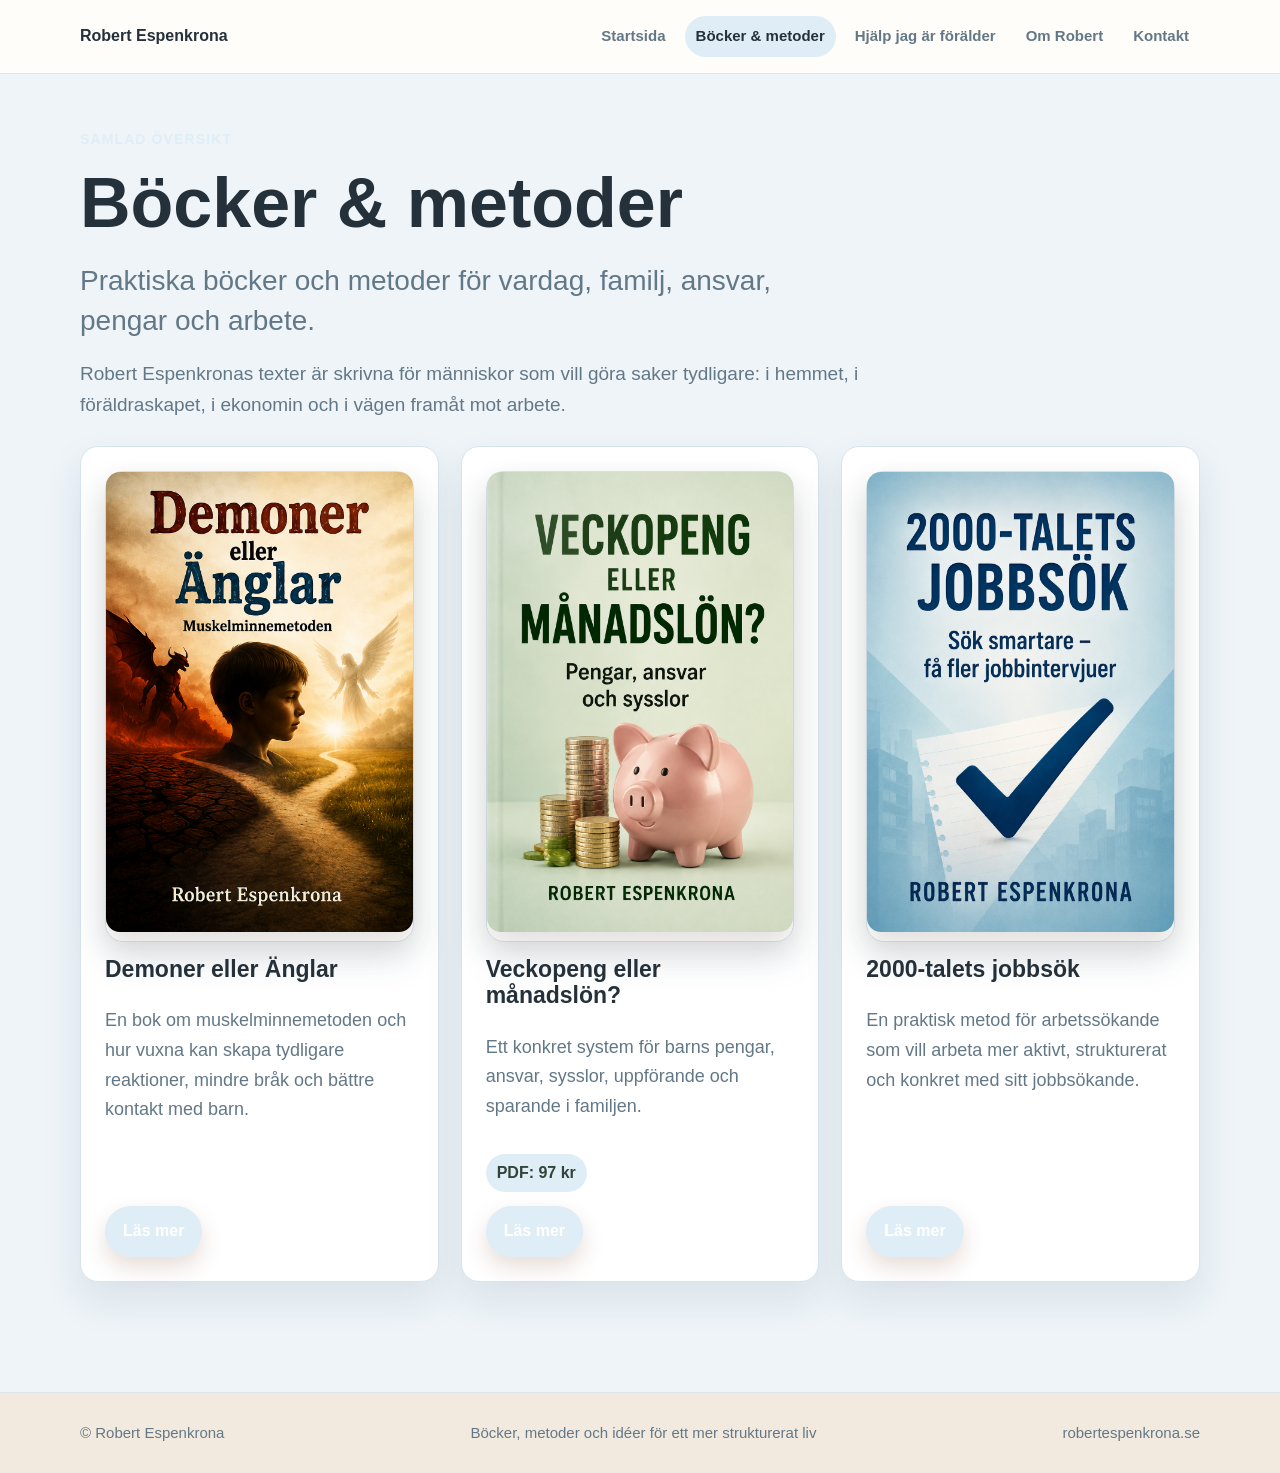
==== bocker.html @ be12265a "Update bocker.html" ====
<!doctype html>
<html lang="sv">
<head>
  <meta charset="UTF-8">
  <meta name="viewport" content="width=device-width, initial-scale=1">
  <title>Böcker & metoder - Robert Espenkrona</title>
  <meta name="description" content="Se Robert Espenkronas böcker och metoder om föräldraskap, barns ansvar, pengar i hemmet och praktiskt jobbsökande.">
  <link rel="canonical" href="https://robertespenkrona.se/bocker.html">
  <link rel="stylesheet" href="style.css">
</head>
<body>
  <header class="site-header">
    <div class="nav-wrap">
      <a class="brand" href="index.html">Robert Espenkrona</a>
      <nav class="nav" aria-label="Huvudmeny">
        <a href="index.html">Startsida</a>
        <a href="bocker.html" aria-current="page">Böcker &amp; metoder</a>
        <a href="hjalp-jag-ar-foralder.html">Hjälp jag är förälder</a>
        <a href="om-robert.html">Om Robert</a>
        <a href="kontakt.html">Kontakt</a>
      </nav>
    </div>
  </header>

  <main class="page">
    <section class="section">
      <p class="eyebrow">Samlad översikt</p>
      <h1>Böcker &amp; metoder</h1>
      <p class="lead">Praktiska böcker och metoder för vardag, familj, ansvar, pengar och arbete.</p>
      <p class="section-intro">Robert Espenkronas texter är skrivna för människor som vill göra saker tydligare: i hemmet, i föräldraskapet, i ekonomin och i vägen framåt mot arbete.</p>

      <div class="grid">
        <article class="card">
          <div class="cover"><img src="bilder/demoner-eller-anglar.png" alt="Bokomslag för Demoner eller Änglar"></div>
          <h2>Demoner eller Änglar</h2>
          <p>En bok om muskelminnemetoden och hur vuxna kan skapa tydligare reaktioner, mindre bråk och bättre kontakt med barn.</p>
          <a class="button" href="demoner-eller-anglar.html">Läs mer</a>
        </article>
        <article class="card">
          <div class="cover"><img src="bilder/veckopeng-eller-manadslon.png" alt="Bokomslag för Veckopeng eller månadslön"></div>
          <h2>Veckopeng eller månadslön?</h2>
          <p>Ett konkret system för barns pengar, ansvar, sysslor, uppförande och sparande i familjen.</p>
          <span class="price">PDF: 97 kr</span>
          <a class="button" href="veckopeng-eller-manadslon.html">Läs mer</a>
        </article>
        <article class="card">
          <div class="cover"><img src="bilder/jobbsok.png" alt="Omslag för 2000-talets jobbsök"></div>
          <h2>2000-talets jobbsök</h2>
          <p>En praktisk metod för arbetssökande som vill arbeta mer aktivt, strukturerat och konkret med sitt jobbsökande.</p>
          <a class="button" href="jobbsok.html">Läs mer</a>
        </article>
      </div>
    </section>
  </main>

  <footer class="footer">
    <div class="footer-inner">
      <span>© Robert Espenkrona</span>
      <span>Böcker, metoder och idéer för ett mer strukturerat liv</span>
      <span>robertespenkrona.se</span>
    </div>
  </footer>
</body>
</html>
---- style.css ----
:root {
  --bg: #eef4f8;
  --paper: #ffffff;
  --ink: #25313a;
  --muted: #637887;
  --line: #d8e4ec;
  --accent: #dfeef6;
  --accent-dark: #cfe3ee;
  --soft: #dfeef6;
  --green: #dfeef6;
  --blue: #dfeef6;
  --shadow: 0 18px 38px rgba(38, 82, 110, 0.10);
  --radius: 18px;
  --max: 1120px;
}

* {
  box-sizing: border-box;
}

html {
  scroll-behavior: smooth;
}

body {
  margin: 0;
  color: var(--ink);
  background: var(--bg);
  font-family: Arial, Helvetica, sans-serif;
  line-height: 1.65;
}

a {
  color: inherit;
}

img {
  max-width: 100%;
}

.site-header {
  position: sticky;
  top: 0;
  z-index: 10;
  border-bottom: 1px solid rgba(231, 222, 209, 0.9);
  background: rgba(255, 253, 249, 0.94);
  backdrop-filter: blur(12px);
}

.nav-wrap {
  width: min(100% - 32px, var(--max));
  margin: 0 auto;
  padding: 16px 0;
  display: flex;
  align-items: center;
  justify-content: space-between;
  gap: 20px;
}

.brand {
  flex: 0 0 auto;
  font-weight: 800;
  text-decoration: none;
  letter-spacing: 0;
}

.nav {
  display: flex;
  flex-wrap: wrap;
  justify-content: flex-end;
  gap: 8px;
}

.nav a {
  padding: 8px 11px;
  border-radius: 999px;
  color: var(--muted);
  font-size: 15px;
  font-weight: 700;
  text-decoration: none;
}

.nav a:hover,
.nav a[aria-current="page"] {
  color: var(--ink);
  background: var(--soft);
}

.page {
  width: min(100% - 32px, var(--max));
  margin: 0 auto;
  padding: 54px 0 68px;
}

.hero,
.section,
.feature {
  margin-bottom: 42px;
}

.hero {
  display: grid;
  grid-template-columns: minmax(0, 1.1fr) minmax(280px, 0.9fr);
  gap: 34px;
  align-items: center;
}

.soft-hero {
  align-items: stretch;
}

.eyebrow {
  margin: 0 0 12px;
  color: var(--accent);
  font-size: 14px;
  font-weight: 800;
  letter-spacing: 0.08em;
  text-transform: uppercase;
}

h1,
h2,
h3 {
  margin: 0;
  color: var(--ink);
  line-height: 1.15;
  letter-spacing: 0;
}

h1 {
  max-width: 850px;
  margin-bottom: 18px;
  font-size: clamp(38px, 6vw, 70px);
}

h2 {
  margin-bottom: 16px;
  font-size: clamp(28px, 4vw, 42px);
}

h3 {
  margin-bottom: 10px;
  font-size: 23px;
}

p {
  margin: 0 0 18px;
  font-size: 18px;
}

.lead {
  max-width: 760px;
  color: var(--muted);
  font-size: clamp(21px, 3vw, 28px);
  line-height: 1.4;
}

.intro,
.section-intro {
  max-width: 800px;
  color: var(--muted);
  font-size: 19px;
}

.section-intro {
  margin-bottom: 26px;
}

.actions {
  display: flex;
  flex-wrap: wrap;
  gap: 12px;
  margin-top: 28px;
}

.button {
  display: inline-flex;
  align-items: center;
  justify-content: center;
  min-height: 46px;
  padding: 12px 18px;
  border: 0;
  border-radius: 999px;
  color: #fff;
  background: var(--accent);
  box-shadow: 0 10px 22px rgba(117, 69, 41, 0.18);
  font-weight: 800;
  text-align: center;
  text-decoration: none;
}

.button:hover {
  background: var(--accent-dark);
}

.button.secondary {
  color: var(--ink);
  background: var(--soft);
  box-shadow: none;
}

.book-visual,
.cover {
  border: 1px solid var(--line);
  border-radius: var(--radius);
  background: var(--paper);
  box-shadow: var(--shadow);
}

.book-visual {
  min-height: 360px;
  padding: 24px;
  display: grid;
  place-items: center;
}

.book-visual img,
.cover img {
  width: 100%;
  height: auto;
  border-radius: 14px;
  box-shadow: 0 16px 30px rgba(55, 42, 31, 0.14);
}

.grid {
  display: grid;
  grid-template-columns: repeat(3, minmax(0, 1fr));
  gap: 22px;
}

.grid.two,
.info-grid {
  grid-template-columns: repeat(2, minmax(0, 1fr));
}

.info-grid {
  display: grid;
  gap: 18px;
}

.card,
.mini-card {
  border: 1px solid var(--line);
  border-radius: var(--radius);
  background: var(--paper);
  box-shadow: var(--shadow);
}

.card {
  display: flex;
  flex-direction: column;
  gap: 14px;
  min-height: 100%;
  padding: 24px;
}

.mini-card {
  padding: 22px;
}

.card p,
.mini-card p {
  color: var(--muted);
}

.card h2 {
  margin-top: 0;
  margin-bottom: 10px;
  font-size: 23px;
}

.card .button {
  align-self: flex-start;
  margin-top: auto;
}

.price {
  display: inline-flex;
  width: fit-content;
  padding: 6px 11px;
  border-radius: 999px;
  background: var(--green);
  color: #304438;
  font-weight: 800;
}

.content {
  max-width: 880px;
}

.content section {
  margin-top: 36px;
  padding-top: 28px;
  border-top: 1px solid var(--line);
}

.note {
  padding: 24px;
  border: 1px solid var(--line);
  border-radius: var(--radius);
  background: var(--paper);
  box-shadow: var(--shadow);
}

.note h2 {
  font-size: 30px;
}

.contact-box {
  width: min(100%, 660px);
  padding: 26px;
  border: 1px solid var(--line);
  border-radius: var(--radius);
  background: var(--paper);
  box-shadow: var(--shadow);
}

.cta-section {
  display: flex;
  align-items: center;
  justify-content: space-between;
  gap: 26px;
  padding: 30px;
  border: 1px solid var(--line);
  border-radius: var(--radius);
  background: var(--paper);
  box-shadow: var(--shadow);
}

.cta-section p {
  color: var(--muted);
}

.cta-section .button {
  flex: 0 0 auto;
}

.footer {
  border-top: 1px solid var(--line);
  color: var(--muted);
  background: #f2eadf;
}

.footer-inner {
  width: min(100% - 32px, var(--max));
  margin: 0 auto;
  padding: 28px 0;
  display: flex;
  justify-content: space-between;
  gap: 18px;
  flex-wrap: wrap;
  font-size: 15px;
}

@media (max-width: 900px) {
  .nav-wrap,
  .hero,
  .cta-section {
    display: block;
  }

  .nav {
    justify-content: flex-start;
    margin-top: 12px;
  }

  .book-visual,
  .note {
    margin-top: 28px;
    min-height: 0;
  }

  .grid,
  .grid.two,
  .info-grid {
    grid-template-columns: 1fr;
  }

  .cta-section .button {
    margin-top: 10px;
  }
}

@media (max-width: 560px) {
  .page {
    width: min(100% - 24px, var(--max));
    padding: 34px 0 52px;
  }

  .nav-wrap {
    width: min(100% - 24px, var(--max));
  }

  .nav {
    gap: 6px;
  }

  .nav a {
    padding: 7px 9px;
    font-size: 14px;
  }

  h1 {
    font-size: 36px;
  }

  .lead {
    font-size: 21px;
  }

  .actions,
  .button {
    width: 100%;
  }

  .card,
  .note,
  .contact-box,
  .cta-section {
    padding: 20px;
  }
}
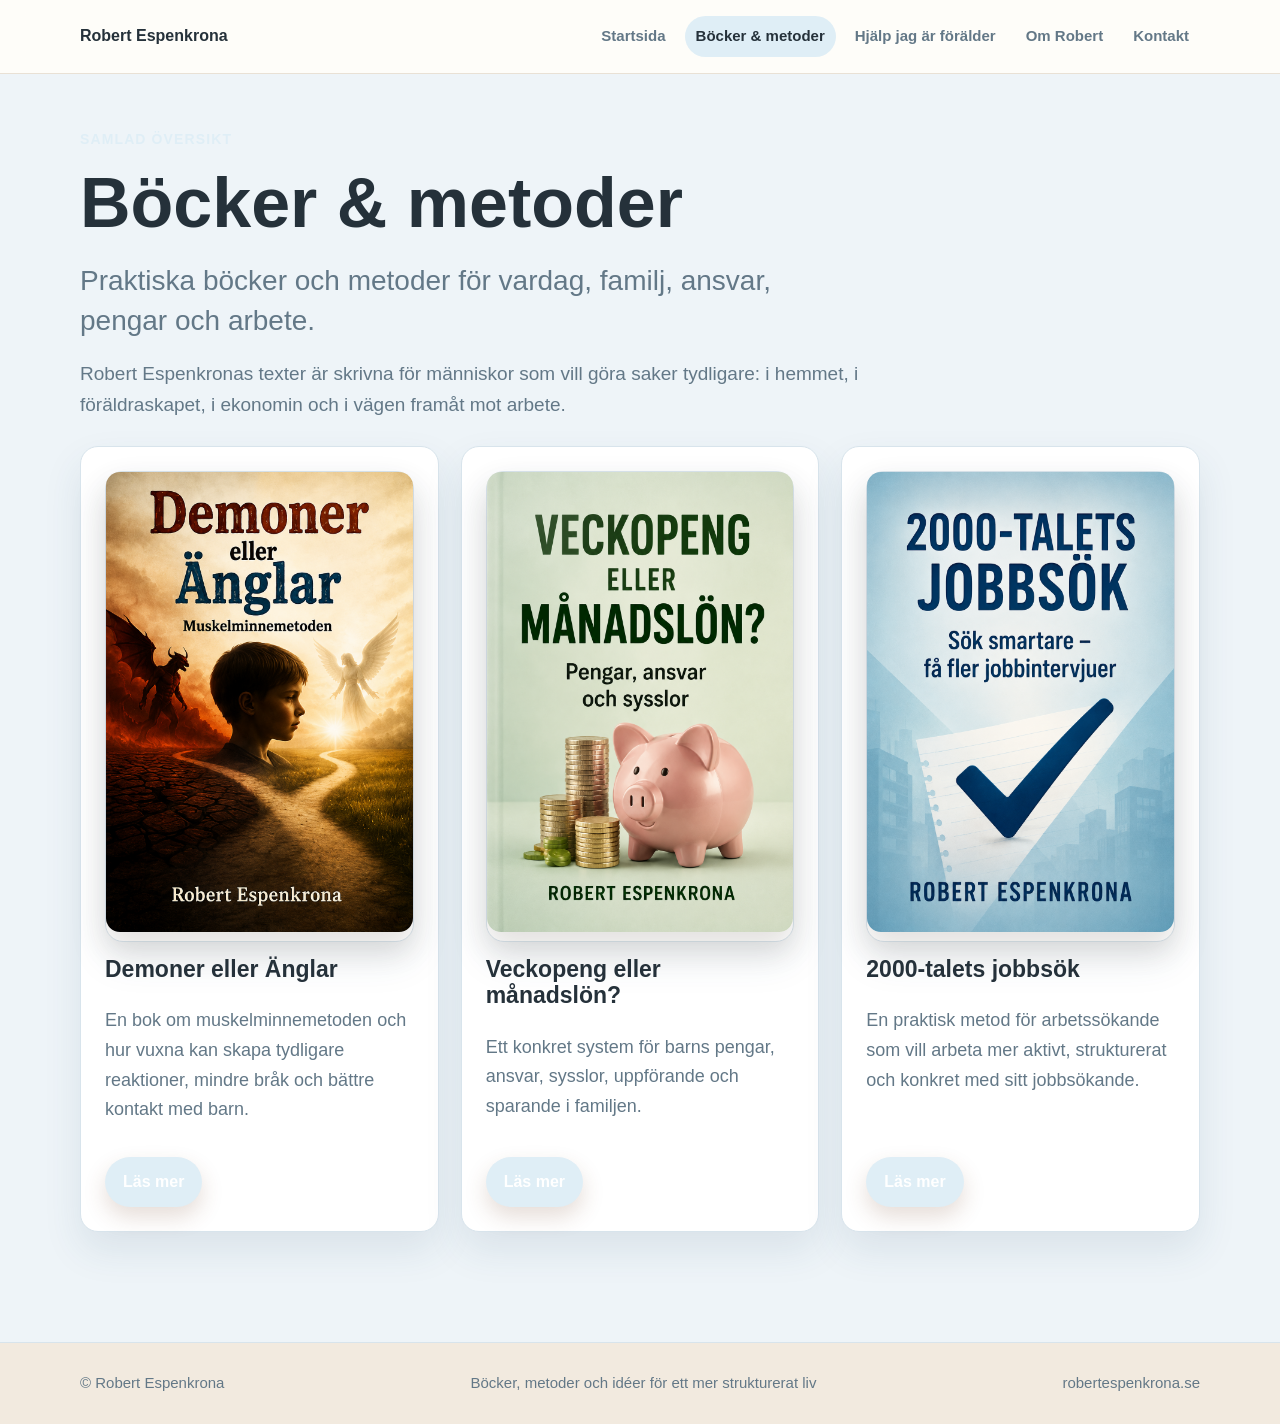
==== commit e820bfc5: "Update bocker.html" ====
--- a/bocker.html
+++ b/bocker.html
@@ -40,7 +40,7 @@
           <div class="cover"><img src="bilder/veckopeng-eller-manadslon.png" alt="Bokomslag för Veckopeng eller månadslön"></div>
           <h2>Veckopeng eller månadslön?</h2>
           <p>Ett konkret system för barns pengar, ansvar, sysslor, uppförande och sparande i familjen.</p>
-          <span class="price">PDF: 97 kr</span>
+          
           <a class="button" href="veckopeng-eller-manadslon.html">Läs mer</a>
         </article>
         <article class="card">
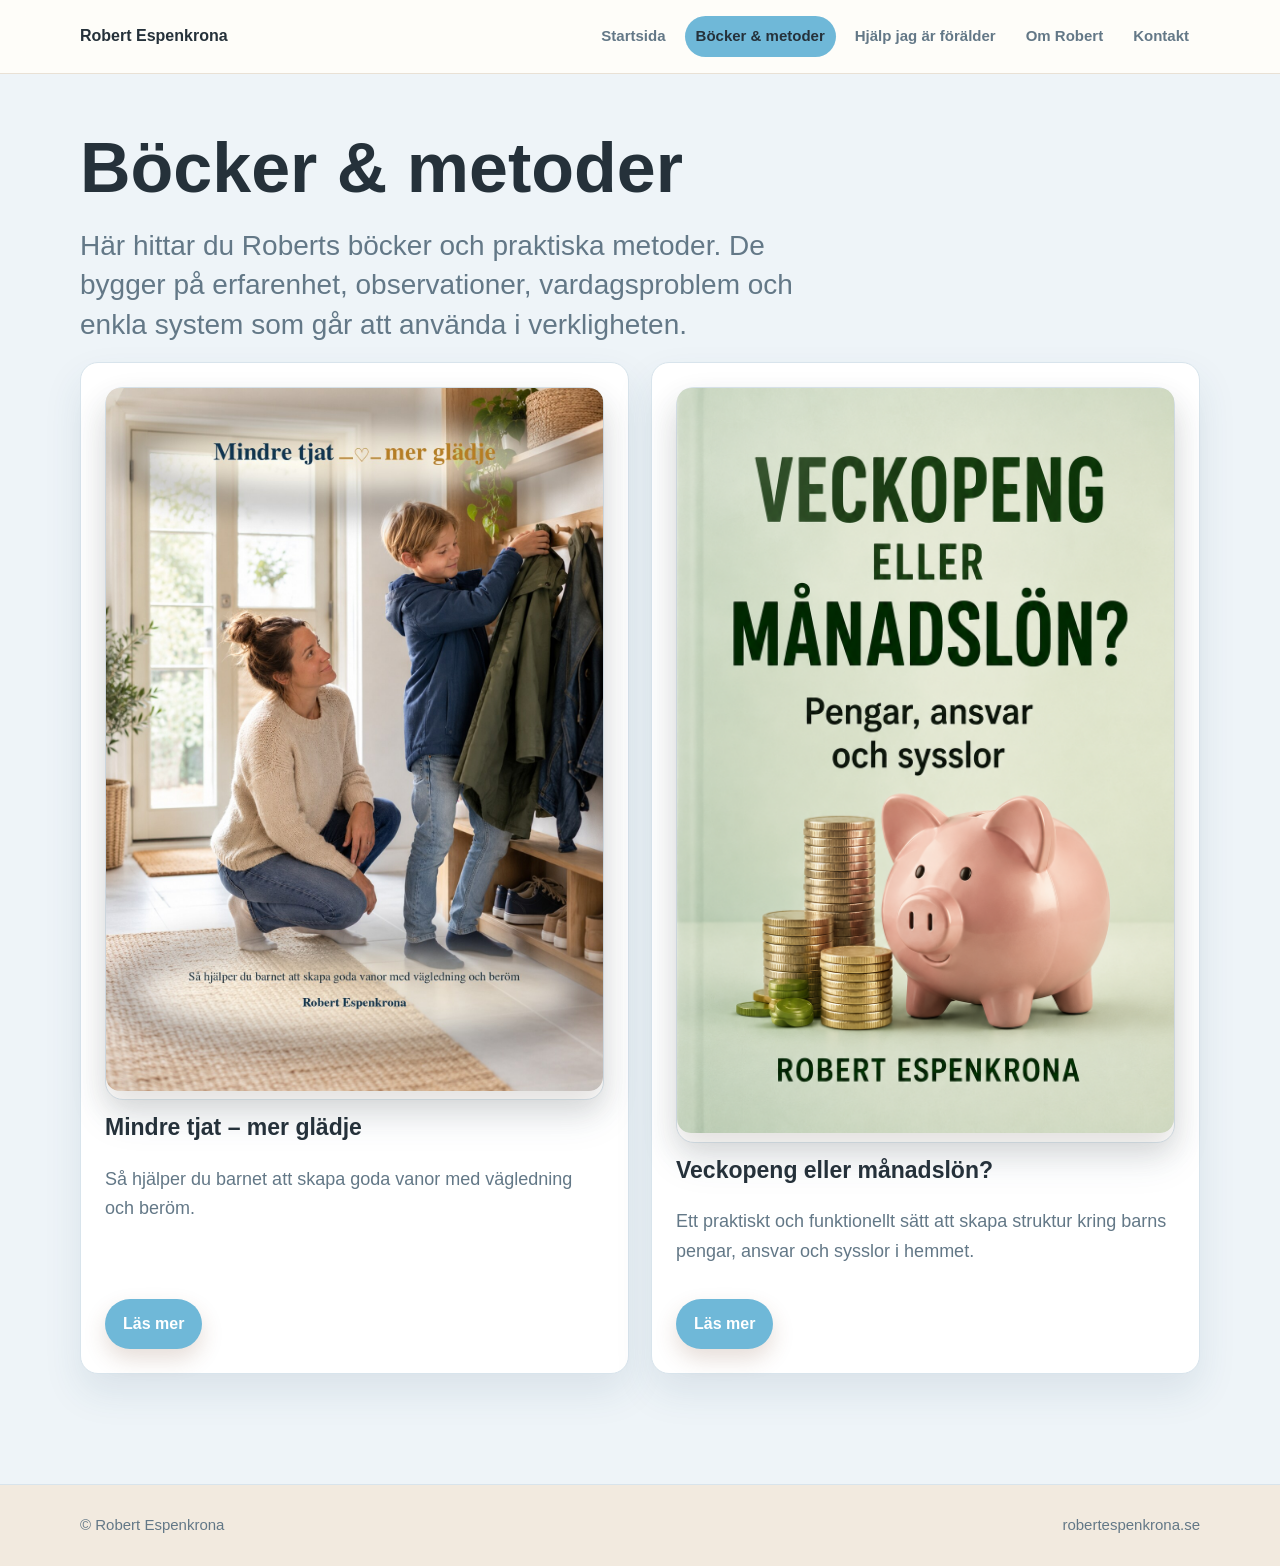
==== commit df51373f: "Uppdatera webbplatsen med Mindre tjat – mer glädje" ====
--- a/bocker.html
+++ b/bocker.html
@@ -1,10 +1,10 @@
-<!doctype html>
+﻿<!doctype html>
 <html lang="sv">
 <head>
   <meta charset="UTF-8">
   <meta name="viewport" content="width=device-width, initial-scale=1">
-  <title>Böcker & metoder - Robert Espenkrona</title>
-  <meta name="description" content="Se Robert Espenkronas böcker och metoder om föräldraskap, barns ansvar, pengar i hemmet och praktiskt jobbsökande.">
+  <title>Böcker & metoder – Robert Espenkrona</title>
+  <meta name="description" content="Se Robert Espenkronas böcker om föräldraskap, barns ansvar, pengar i hemmet och ett lugnare familjeliv.">
   <link rel="canonical" href="https://robertespenkrona.se/bocker.html">
   <link rel="stylesheet" href="style.css">
 </head>
@@ -24,41 +24,28 @@
 
   <main class="page">
     <section class="section">
-      <p class="eyebrow">Samlad översikt</p>
       <h1>Böcker &amp; metoder</h1>
-      <p class="lead">Praktiska böcker och metoder för vardag, familj, ansvar, pengar och arbete.</p>
-      <p class="section-intro">Robert Espenkronas texter är skrivna för människor som vill göra saker tydligare: i hemmet, i föräldraskapet, i ekonomin och i vägen framåt mot arbete.</p>
-
-      <div class="grid">
+      <p class="lead">Här hittar du Roberts böcker och praktiska metoder. De bygger på erfarenhet, observationer, vardagsproblem och enkla system som går att använda i verkligheten.</p>
+      <div class="grid two">
         <article class="card">
-          <div class="cover"><img src="bilder/demoner-eller-anglar.png" alt="Bokomslag för Demoner eller Änglar"></div>
-          <h2>Demoner eller Änglar</h2>
-          <p>En bok om muskelminnemetoden och hur vuxna kan skapa tydligare reaktioner, mindre bråk och bättre kontakt med barn.</p>
-          <a class="button" href="demoner-eller-anglar.html">Läs mer</a>
+          <div class="cover"><img src="bilder/mindre-tjat-mer-gladje.jpg" alt="Mindre tjat – mer glädje – bok om vägledning, beröm och goda vanor"></div>
+          <h2>Mindre tjat – mer glädje</h2>
+          <p>Så hjälper du barnet att skapa goda vanor med vägledning och beröm.</p>
+          <a class="button" href="mindre-tjat-mer-gladje.html">Läs mer</a>
         </article>
         <article class="card">
-          <div class="cover"><img src="bilder/veckopeng-eller-manadslon.png" alt="Bokomslag för Veckopeng eller månadslön"></div>
+          <div class="cover"><img src="bilder/veckopeng-eller-manadslon.png" alt="Veckopeng eller månadslön – bok om barns pengar och ansvar"></div>
           <h2>Veckopeng eller månadslön?</h2>
-          <p>Ett konkret system för barns pengar, ansvar, sysslor, uppförande och sparande i familjen.</p>
-          
+          <p>Ett praktiskt och funktionellt sätt att skapa struktur kring barns pengar, ansvar och sysslor i hemmet.</p>
           <a class="button" href="veckopeng-eller-manadslon.html">Läs mer</a>
-        </article>
-        <article class="card">
-          <div class="cover"><img src="bilder/jobbsok.png" alt="Omslag för 2000-talets jobbsök"></div>
-          <h2>2000-talets jobbsök</h2>
-          <p>En praktisk metod för arbetssökande som vill arbeta mer aktivt, strukturerat och konkret med sitt jobbsökande.</p>
-          <a class="button" href="jobbsok.html">Läs mer</a>
         </article>
       </div>
     </section>
   </main>
 
-  <footer class="footer">
-    <div class="footer-inner">
-      <span>© Robert Espenkrona</span>
-      <span>Böcker, metoder och idéer för ett mer strukturerat liv</span>
-      <span>robertespenkrona.se</span>
-    </div>
-  </footer>
+  <footer class="footer"><div class="footer-inner"><span>© Robert Espenkrona</span><span>robertespenkrona.se</span></div></footer>
 </body>
 </html>
+
+
+
--- a/style.css
+++ b/style.css
@@ -4,11 +4,11 @@
   --ink: #25313a;
   --muted: #637887;
   --line: #d8e4ec;
-  --accent: #dfeef6;
-  --accent-dark: #cfe3ee;
-  --soft: #dfeef6;
+  --accent: #6fb8d8;
+  --accent-dark: #4fa3cc;
+  --soft: #6fb8d8;
   --green: #dfeef6;
-  --blue: #dfeef6;
+  --blue: #6fb8d8;
   --shadow: 0 18px 38px rgba(38, 82, 110, 0.10);
   --radius: 18px;
   --max: 1120px;
@@ -181,7 +181,7 @@
   padding: 12px 18px;
   border: 0;
   border-radius: 999px;
-  color: #fff;
+  color: #ffffff;
   background: var(--accent);
   box-shadow: 0 10px 22px rgba(117, 69, 41, 0.18);
   font-weight: 800;
@@ -194,8 +194,9 @@
 }
 
 .button.secondary {
-  color: var(--ink);
-  background: var(--soft);
+  color: #ffffff;
+  background: var(--accent);
+  border-color: var(--accent);
   box-shadow: none;
 }
 
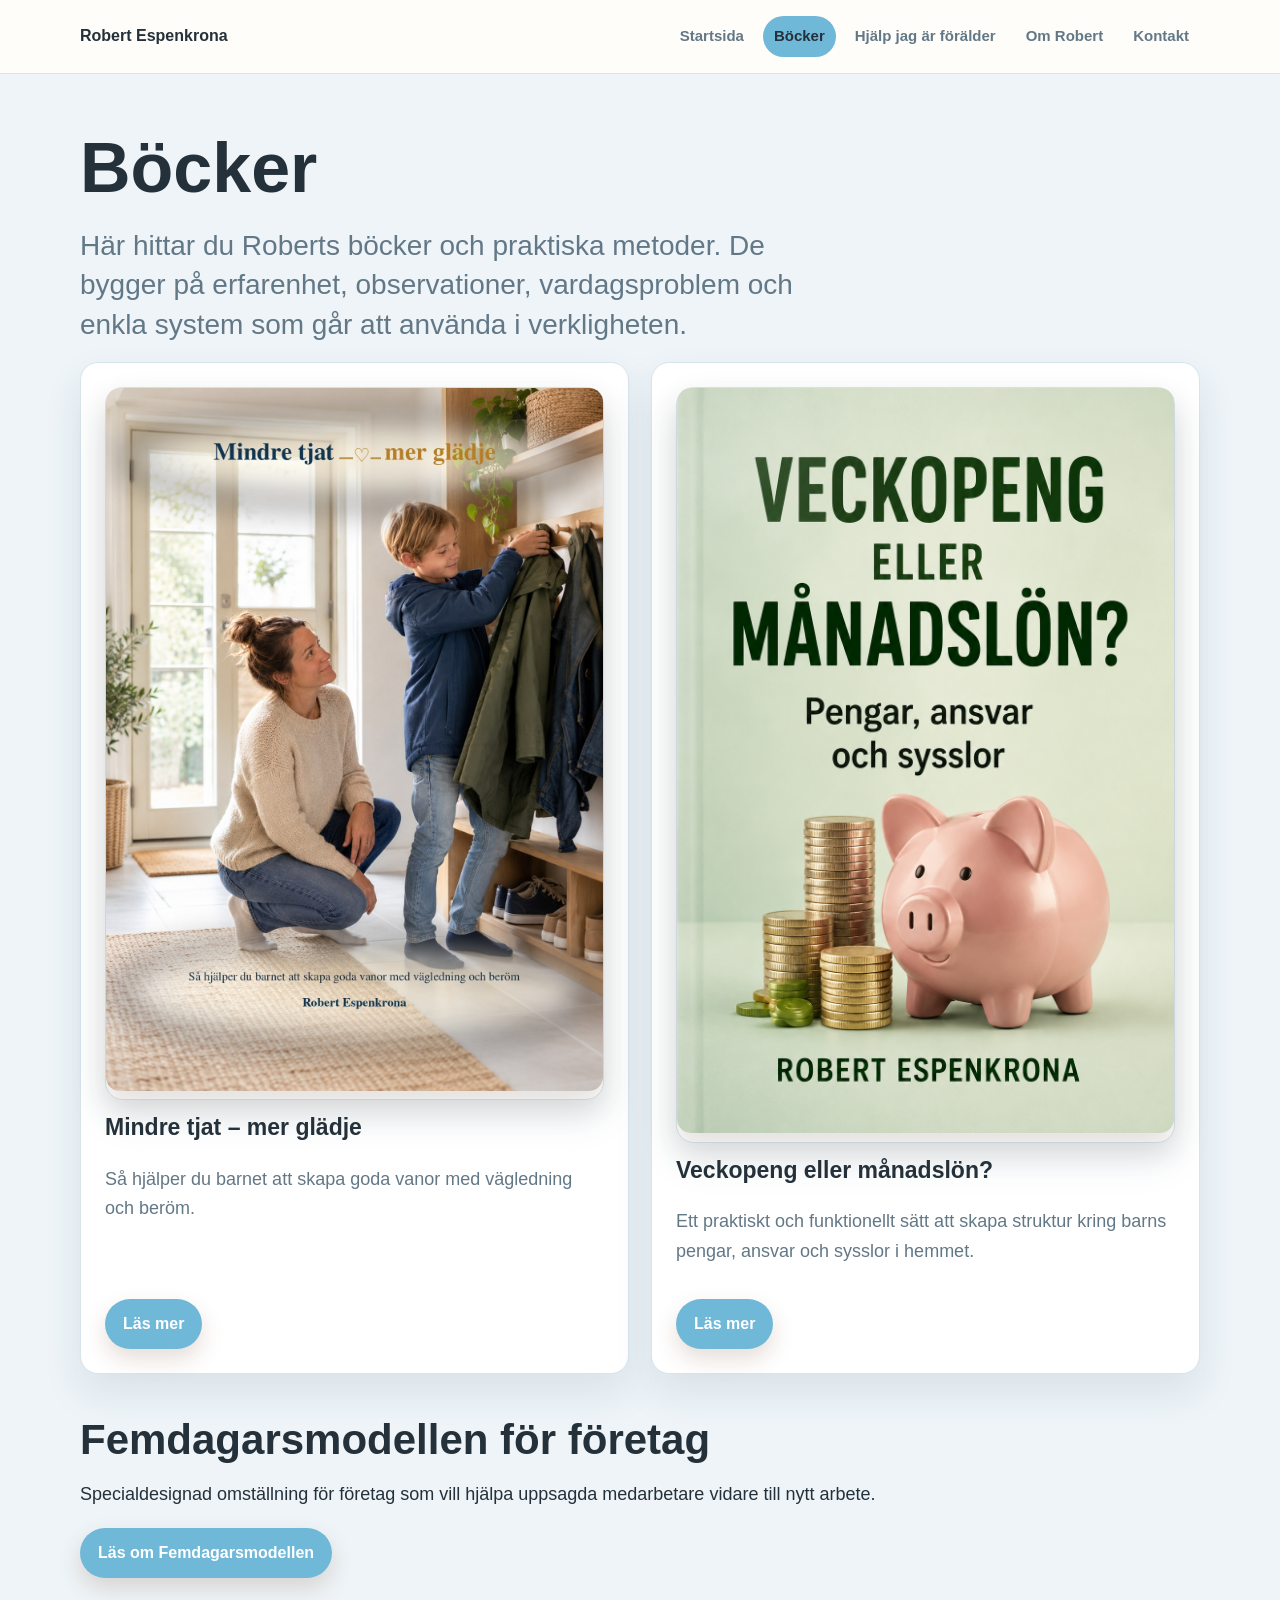
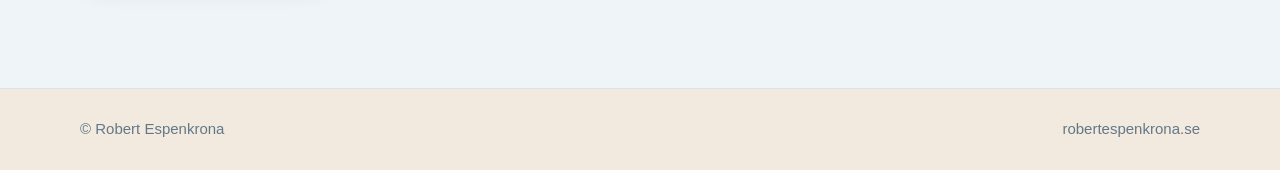
==== commit 2be669d4: "Behåll originaldesign och länka till Femdagarsmodellen för företag" ====
--- a/bocker.html
+++ b/bocker.html
@@ -3,7 +3,7 @@
 <head>
   <meta charset="UTF-8">
   <meta name="viewport" content="width=device-width, initial-scale=1">
-  <title>Böcker & metoder – Robert Espenkrona</title>
+  <title>Böcker – Robert Espenkrona</title>
   <meta name="description" content="Se Robert Espenkronas böcker om föräldraskap, barns ansvar, pengar i hemmet och ett lugnare familjeliv.">
   <link rel="canonical" href="https://robertespenkrona.se/bocker.html">
   <link rel="stylesheet" href="style.css">
@@ -14,7 +14,7 @@
       <a class="brand" href="index.html">Robert Espenkrona</a>
       <nav class="nav" aria-label="Huvudmeny">
         <a href="index.html">Startsida</a>
-        <a href="bocker.html" aria-current="page">Böcker &amp; metoder</a>
+        <a href="bocker.html" aria-current="page">Böcker</a>
         <a href="hjalp-jag-ar-foralder.html">Hjälp jag är förälder</a>
         <a href="om-robert.html">Om Robert</a>
         <a href="kontakt.html">Kontakt</a>
@@ -24,7 +24,7 @@
 
   <main class="page">
     <section class="section">
-      <h1>Böcker &amp; metoder</h1>
+      <h1>Böcker</h1>
       <p class="lead">Här hittar du Roberts böcker och praktiska metoder. De bygger på erfarenhet, observationer, vardagsproblem och enkla system som går att använda i verkligheten.</p>
       <div class="grid two">
         <article class="card">
@@ -41,6 +41,11 @@
         </article>
       </div>
     </section>
+    <section class="section">
+      <h2>Femdagarsmodellen för företag</h2>
+      <p>Specialdesignad omställning för företag som vill hjälpa uppsagda medarbetare vidare till nytt arbete.</p>
+      <a class="button" href="https://femdagarsmodellen-foretag.robertespenkrona.se">Läs om Femdagarsmodellen</a>
+    </section>
   </main>
 
   <footer class="footer"><div class="footer-inner"><span>© Robert Espenkrona</span><span>robertespenkrona.se</span></div></footer>
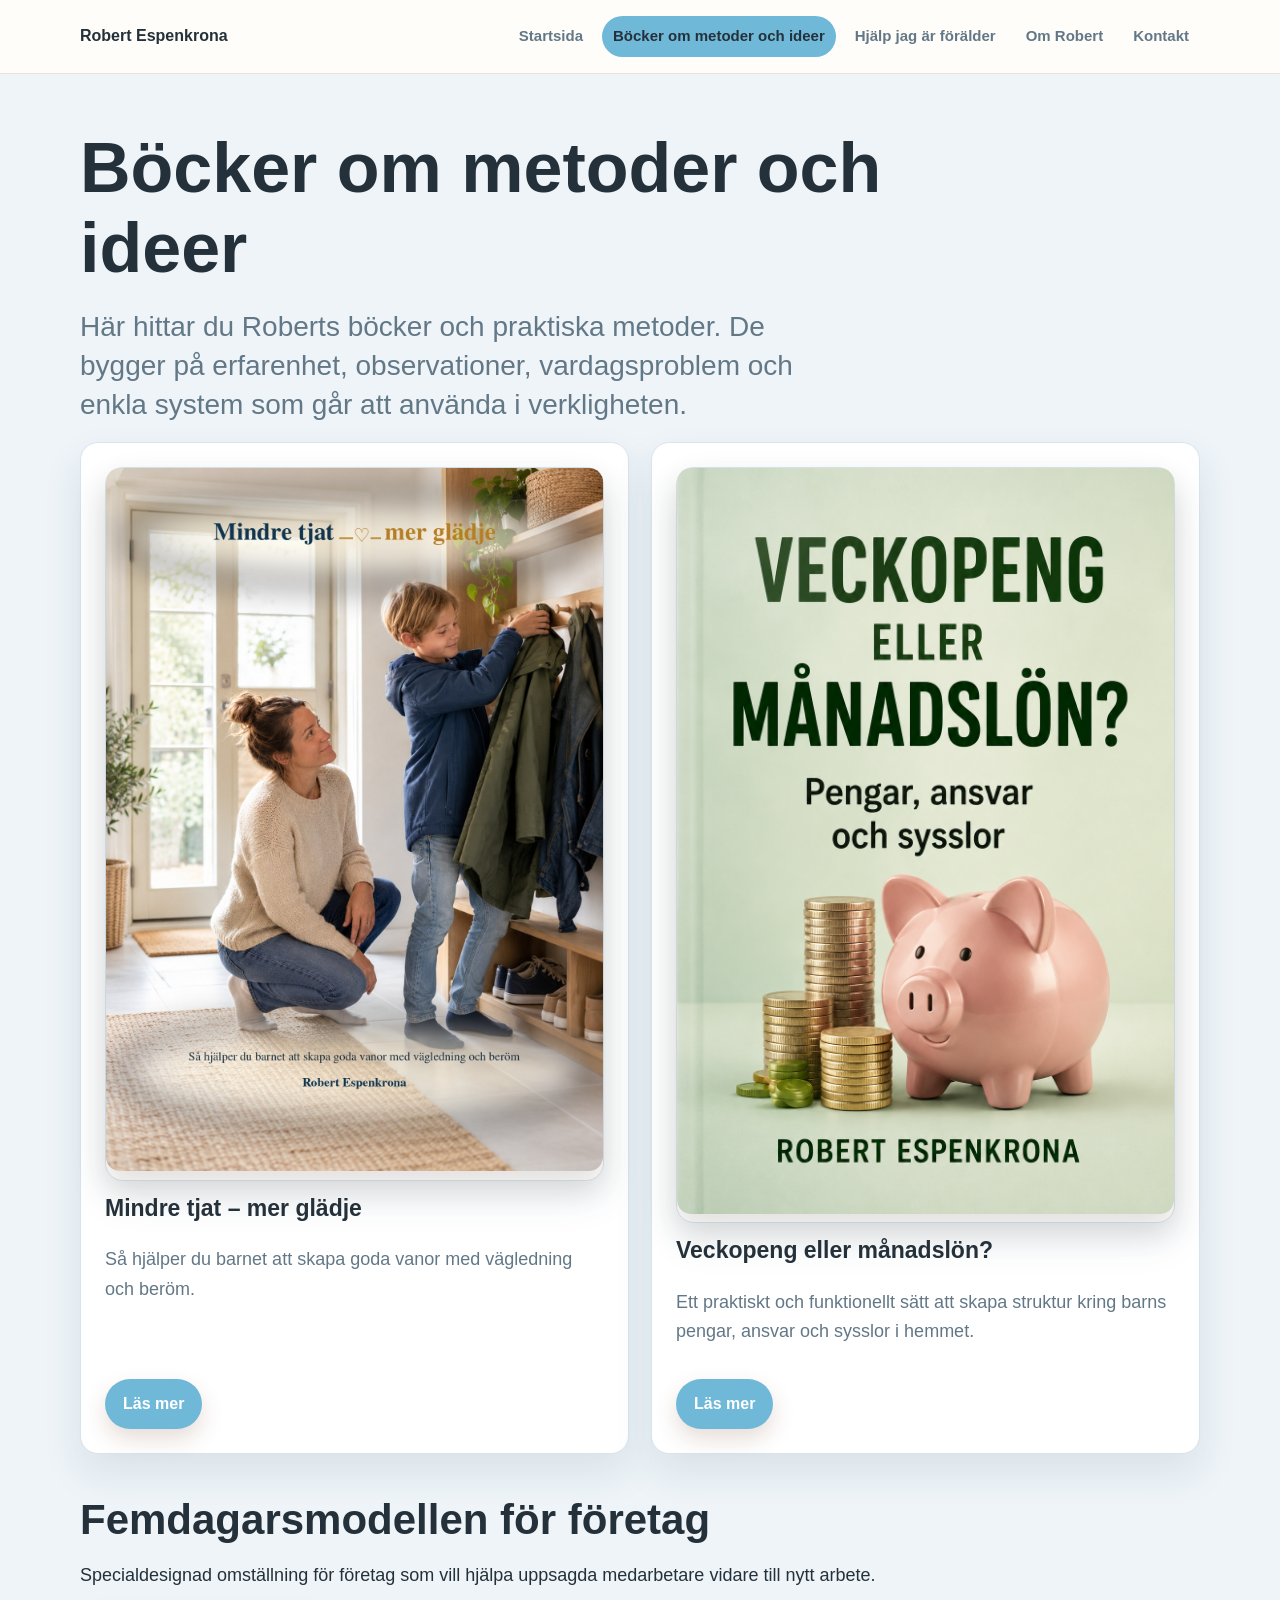
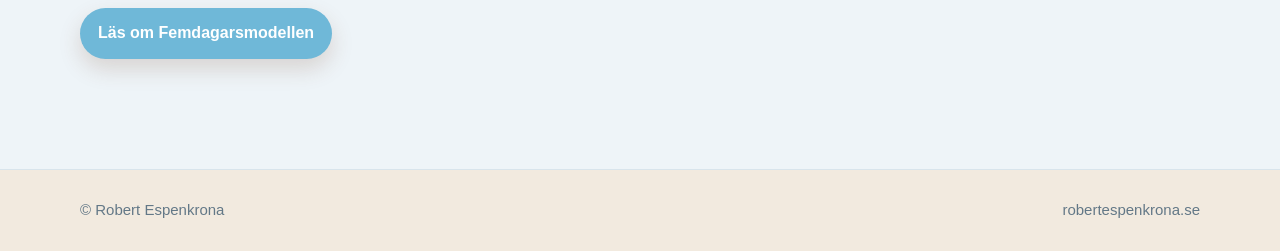
==== commit 825763e3: "Ändra rubriken till Böcker om metoder och ideer" ====
--- a/bocker.html
+++ b/bocker.html
@@ -3,7 +3,7 @@
 <head>
   <meta charset="UTF-8">
   <meta name="viewport" content="width=device-width, initial-scale=1">
-  <title>Böcker – Robert Espenkrona</title>
+  <title>Böcker om metoder och ideer – Robert Espenkrona</title>
   <meta name="description" content="Se Robert Espenkronas böcker om föräldraskap, barns ansvar, pengar i hemmet och ett lugnare familjeliv.">
   <link rel="canonical" href="https://robertespenkrona.se/bocker.html">
   <link rel="stylesheet" href="style.css">
@@ -14,7 +14,7 @@
       <a class="brand" href="index.html">Robert Espenkrona</a>
       <nav class="nav" aria-label="Huvudmeny">
         <a href="index.html">Startsida</a>
-        <a href="bocker.html" aria-current="page">Böcker</a>
+        <a href="bocker.html" aria-current="page">Böcker om metoder och ideer</a>
         <a href="hjalp-jag-ar-foralder.html">Hjälp jag är förälder</a>
         <a href="om-robert.html">Om Robert</a>
         <a href="kontakt.html">Kontakt</a>
@@ -24,7 +24,7 @@
 
   <main class="page">
     <section class="section">
-      <h1>Böcker</h1>
+      <h1>Böcker om metoder och ideer</h1>
       <p class="lead">Här hittar du Roberts böcker och praktiska metoder. De bygger på erfarenhet, observationer, vardagsproblem och enkla system som går att använda i verkligheten.</p>
       <div class="grid two">
         <article class="card">
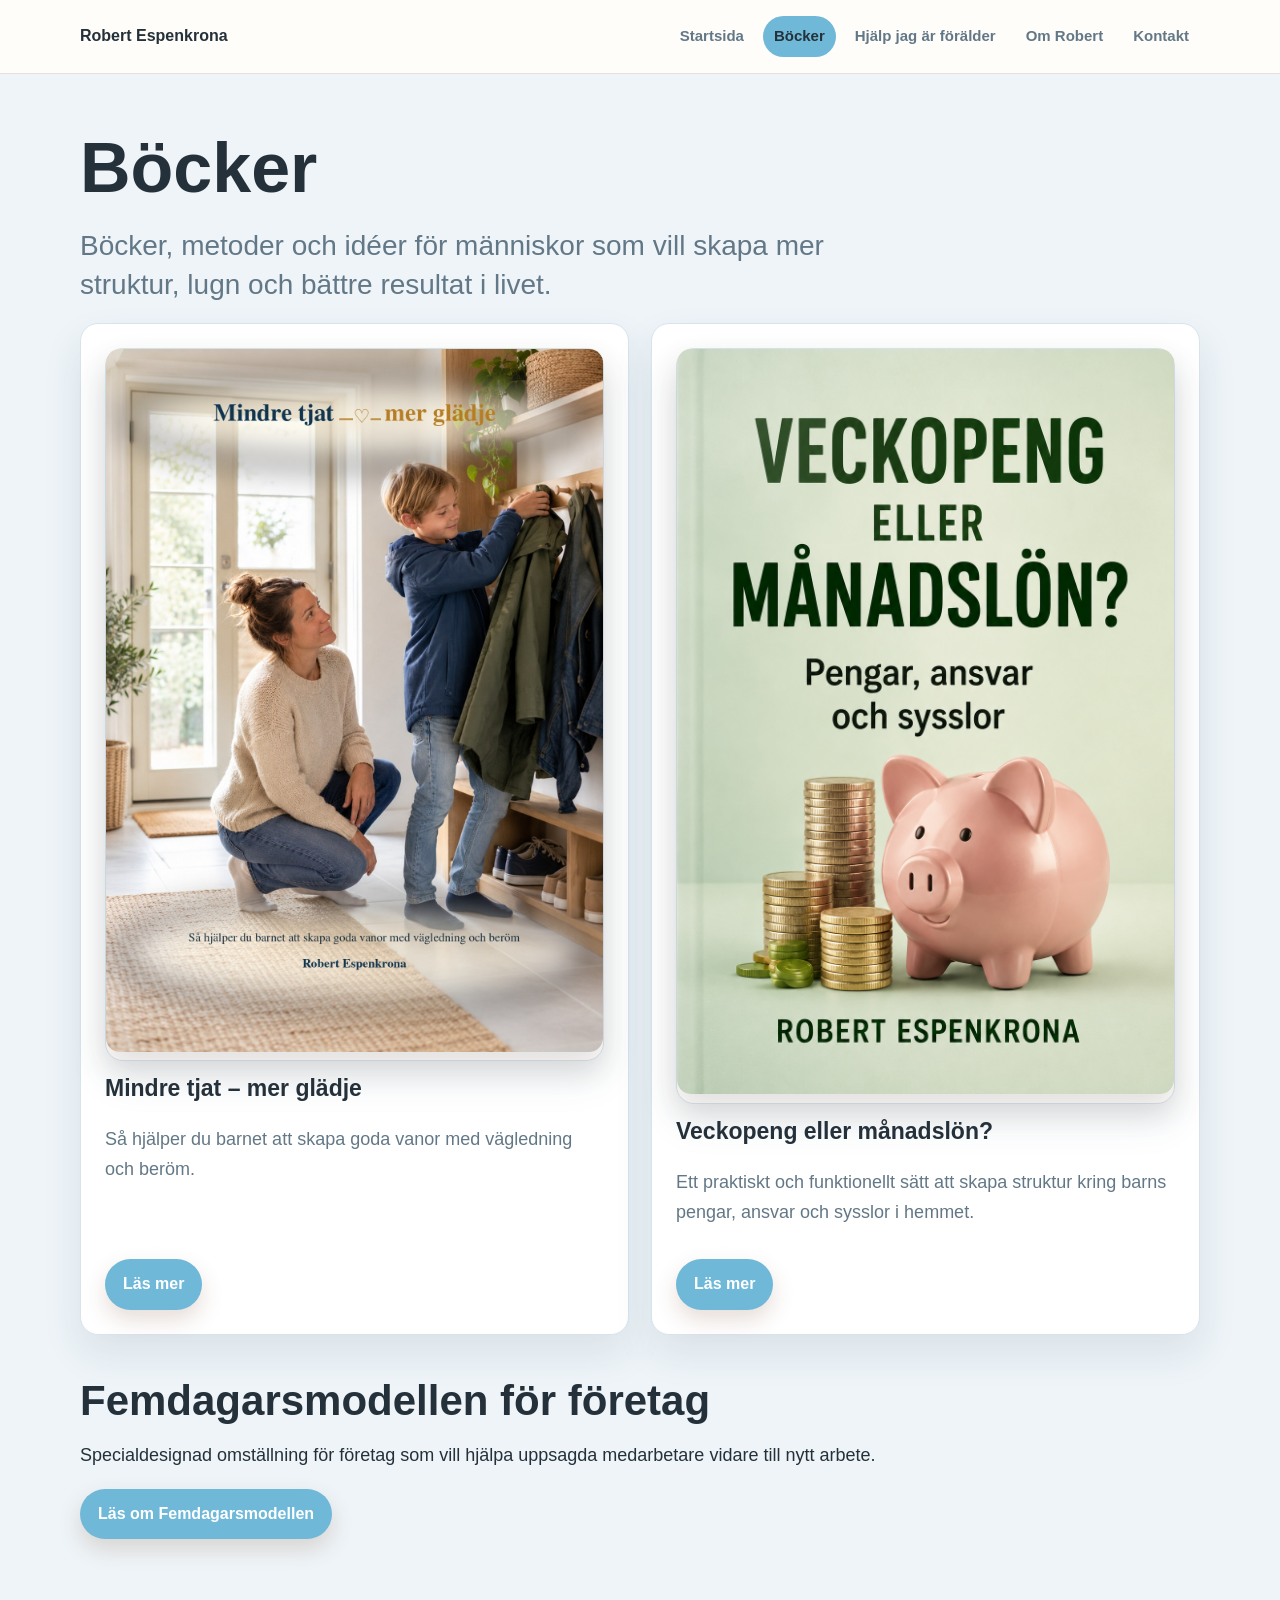
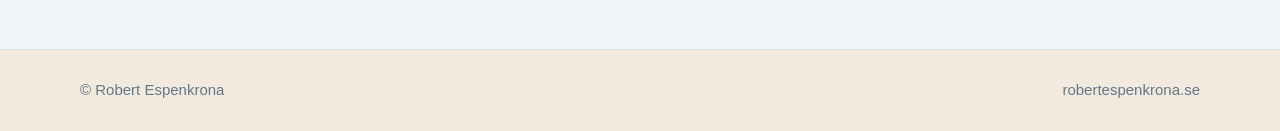
==== commit 653be91e: "Använd godkänd inledning om böcker, metoder och idéer" ====
--- a/bocker.html
+++ b/bocker.html
@@ -3,7 +3,7 @@
 <head>
   <meta charset="UTF-8">
   <meta name="viewport" content="width=device-width, initial-scale=1">
-  <title>Böcker om metoder och ideer – Robert Espenkrona</title>
+  <title>Böcker – Robert Espenkrona</title>
   <meta name="description" content="Se Robert Espenkronas böcker om föräldraskap, barns ansvar, pengar i hemmet och ett lugnare familjeliv.">
   <link rel="canonical" href="https://robertespenkrona.se/bocker.html">
   <link rel="stylesheet" href="style.css">
@@ -14,7 +14,7 @@
       <a class="brand" href="index.html">Robert Espenkrona</a>
       <nav class="nav" aria-label="Huvudmeny">
         <a href="index.html">Startsida</a>
-        <a href="bocker.html" aria-current="page">Böcker om metoder och ideer</a>
+        <a href="bocker.html" aria-current="page">Böcker</a>
         <a href="hjalp-jag-ar-foralder.html">Hjälp jag är förälder</a>
         <a href="om-robert.html">Om Robert</a>
         <a href="kontakt.html">Kontakt</a>
@@ -24,8 +24,8 @@
 
   <main class="page">
     <section class="section">
-      <h1>Böcker om metoder och ideer</h1>
-      <p class="lead">Här hittar du Roberts böcker och praktiska metoder. De bygger på erfarenhet, observationer, vardagsproblem och enkla system som går att använda i verkligheten.</p>
+      <h1>Böcker</h1>
+      <p class="lead">Böcker, metoder och idéer för människor som vill skapa mer struktur, lugn och bättre resultat i livet.</p>
       <div class="grid two">
         <article class="card">
           <div class="cover"><img src="bilder/mindre-tjat-mer-gladje.jpg" alt="Mindre tjat – mer glädje – bok om vägledning, beröm och goda vanor"></div>
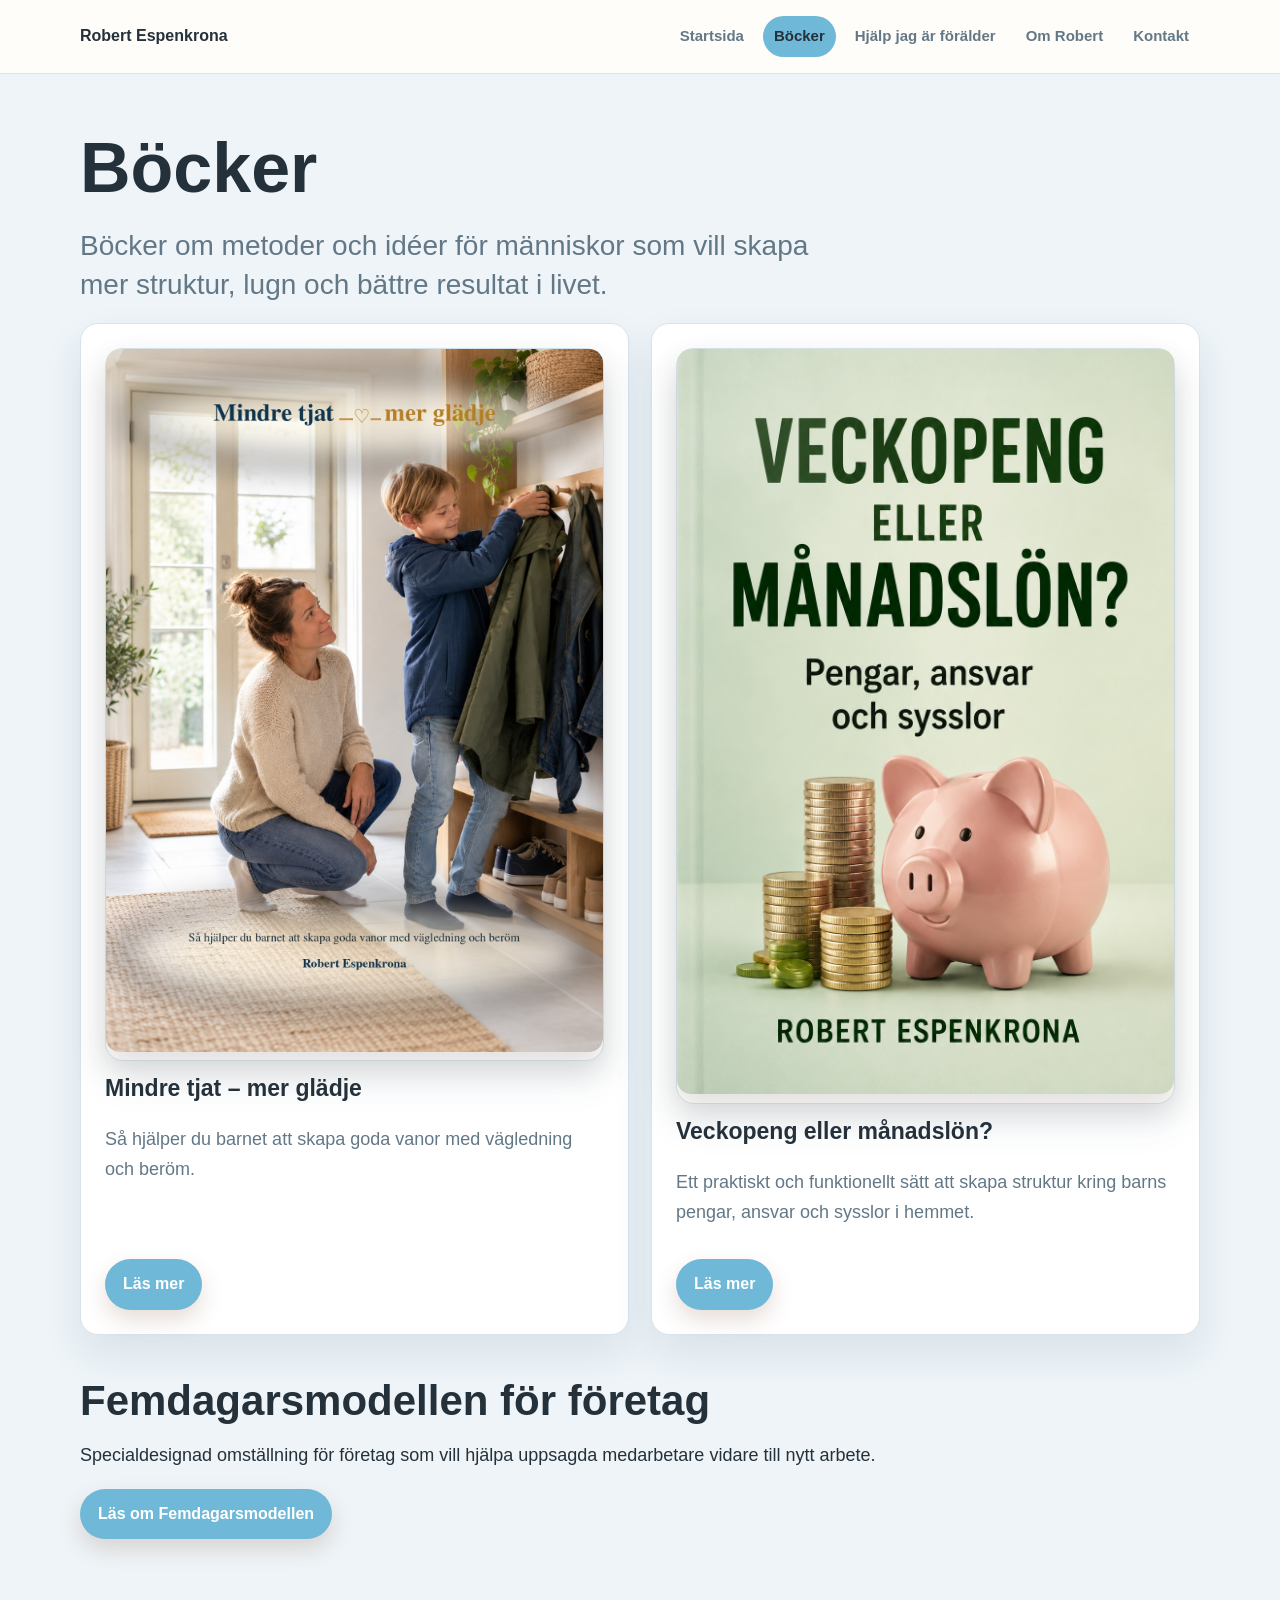
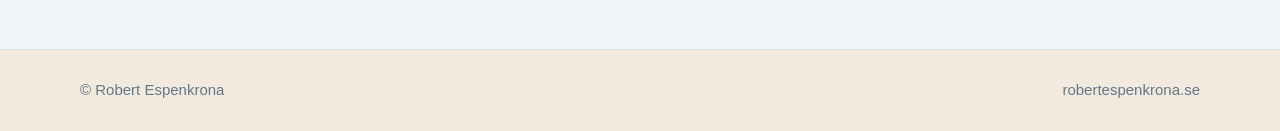
==== commit d0eabd25: "Ändra boksidans ingress enligt önskad formulering" ====
--- a/bocker.html
+++ b/bocker.html
@@ -25,7 +25,7 @@
   <main class="page">
     <section class="section">
       <h1>Böcker</h1>
-      <p class="lead">Böcker, metoder och idéer för människor som vill skapa mer struktur, lugn och bättre resultat i livet.</p>
+      <p class="lead">Böcker om metoder och idéer för människor som vill skapa mer struktur, lugn och bättre resultat i livet.</p>
       <div class="grid two">
         <article class="card">
           <div class="cover"><img src="bilder/mindre-tjat-mer-gladje.jpg" alt="Mindre tjat – mer glädje – bok om vägledning, beröm och goda vanor"></div>
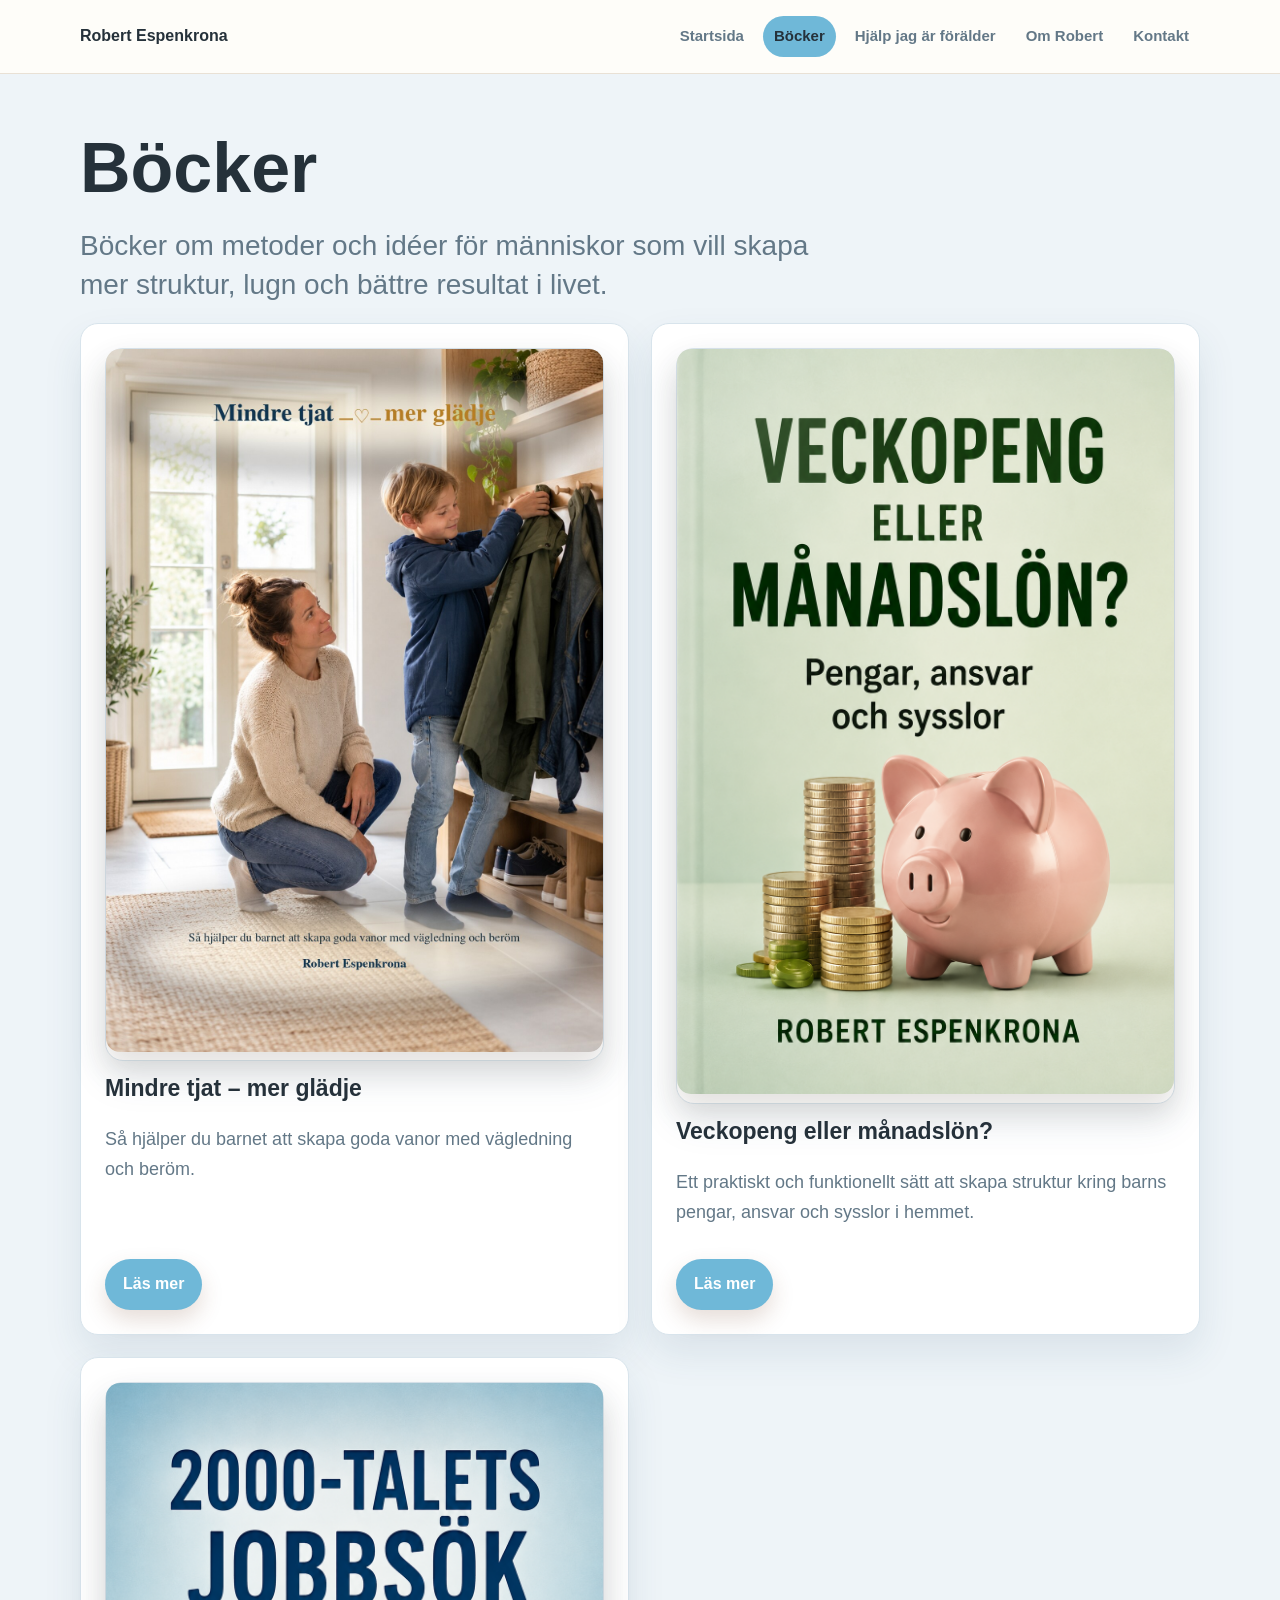
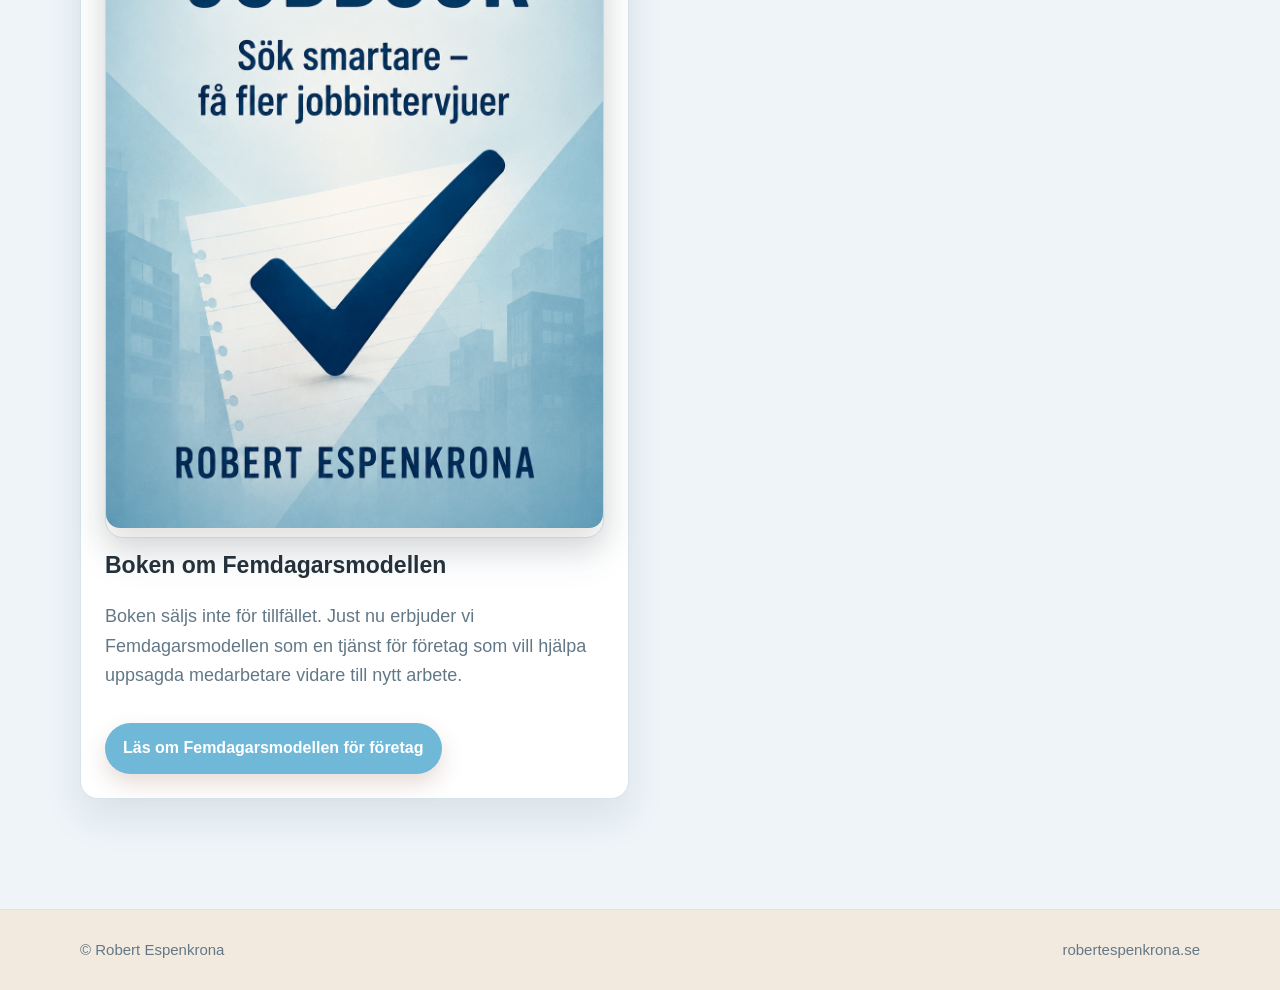
==== commit 8229dcdd: "Lägg till boken om Femdagarsmodellen med omslag och aktuell tillgänglighet" ====
--- a/bocker.html
+++ b/bocker.html
@@ -39,13 +39,15 @@
           <p>Ett praktiskt och funktionellt sätt att skapa struktur kring barns pengar, ansvar och sysslor i hemmet.</p>
           <a class="button" href="veckopeng-eller-manadslon.html">Läs mer</a>
         </article>
+        <article class="card">
+          <div class="cover"><img src="bilder/jobbsok.png" alt="2000-talets jobbsök – Robert Espenkrona"></div>
+          <h2>Boken om Femdagarsmodellen</h2>
+          <p>Boken säljs inte för tillfället. Just nu erbjuder vi Femdagarsmodellen som en tjänst för företag som vill hjälpa uppsagda medarbetare vidare till nytt arbete.</p>
+          <a class="button" href="https://femdagarsmodellen-foretag.robertespenkrona.se">Läs om Femdagarsmodellen för företag</a>
+        </article>
       </div>
     </section>
-    <section class="section">
-      <h2>Femdagarsmodellen för företag</h2>
-      <p>Specialdesignad omställning för företag som vill hjälpa uppsagda medarbetare vidare till nytt arbete.</p>
-      <a class="button" href="https://femdagarsmodellen-foretag.robertespenkrona.se">Läs om Femdagarsmodellen</a>
-    </section>
+
   </main>
 
   <footer class="footer"><div class="footer-inner"><span>© Robert Espenkrona</span><span>robertespenkrona.se</span></div></footer>
